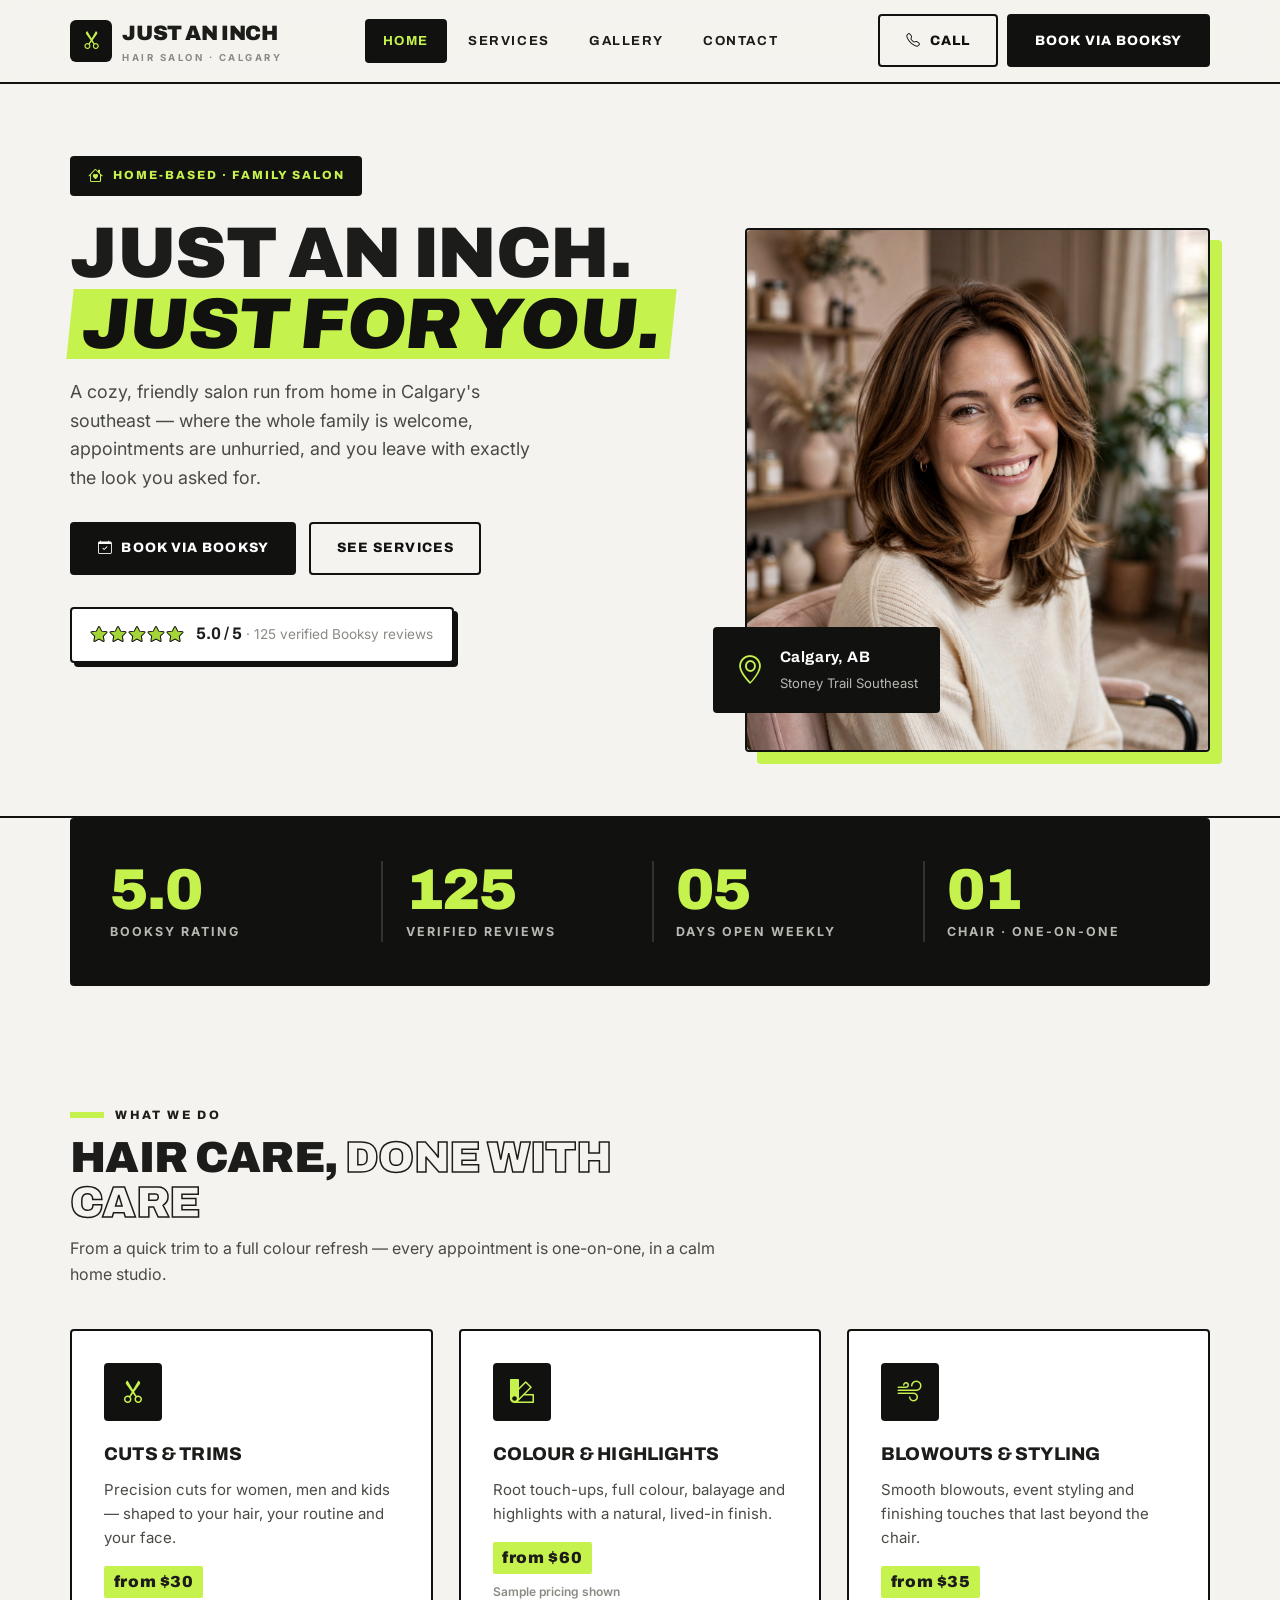
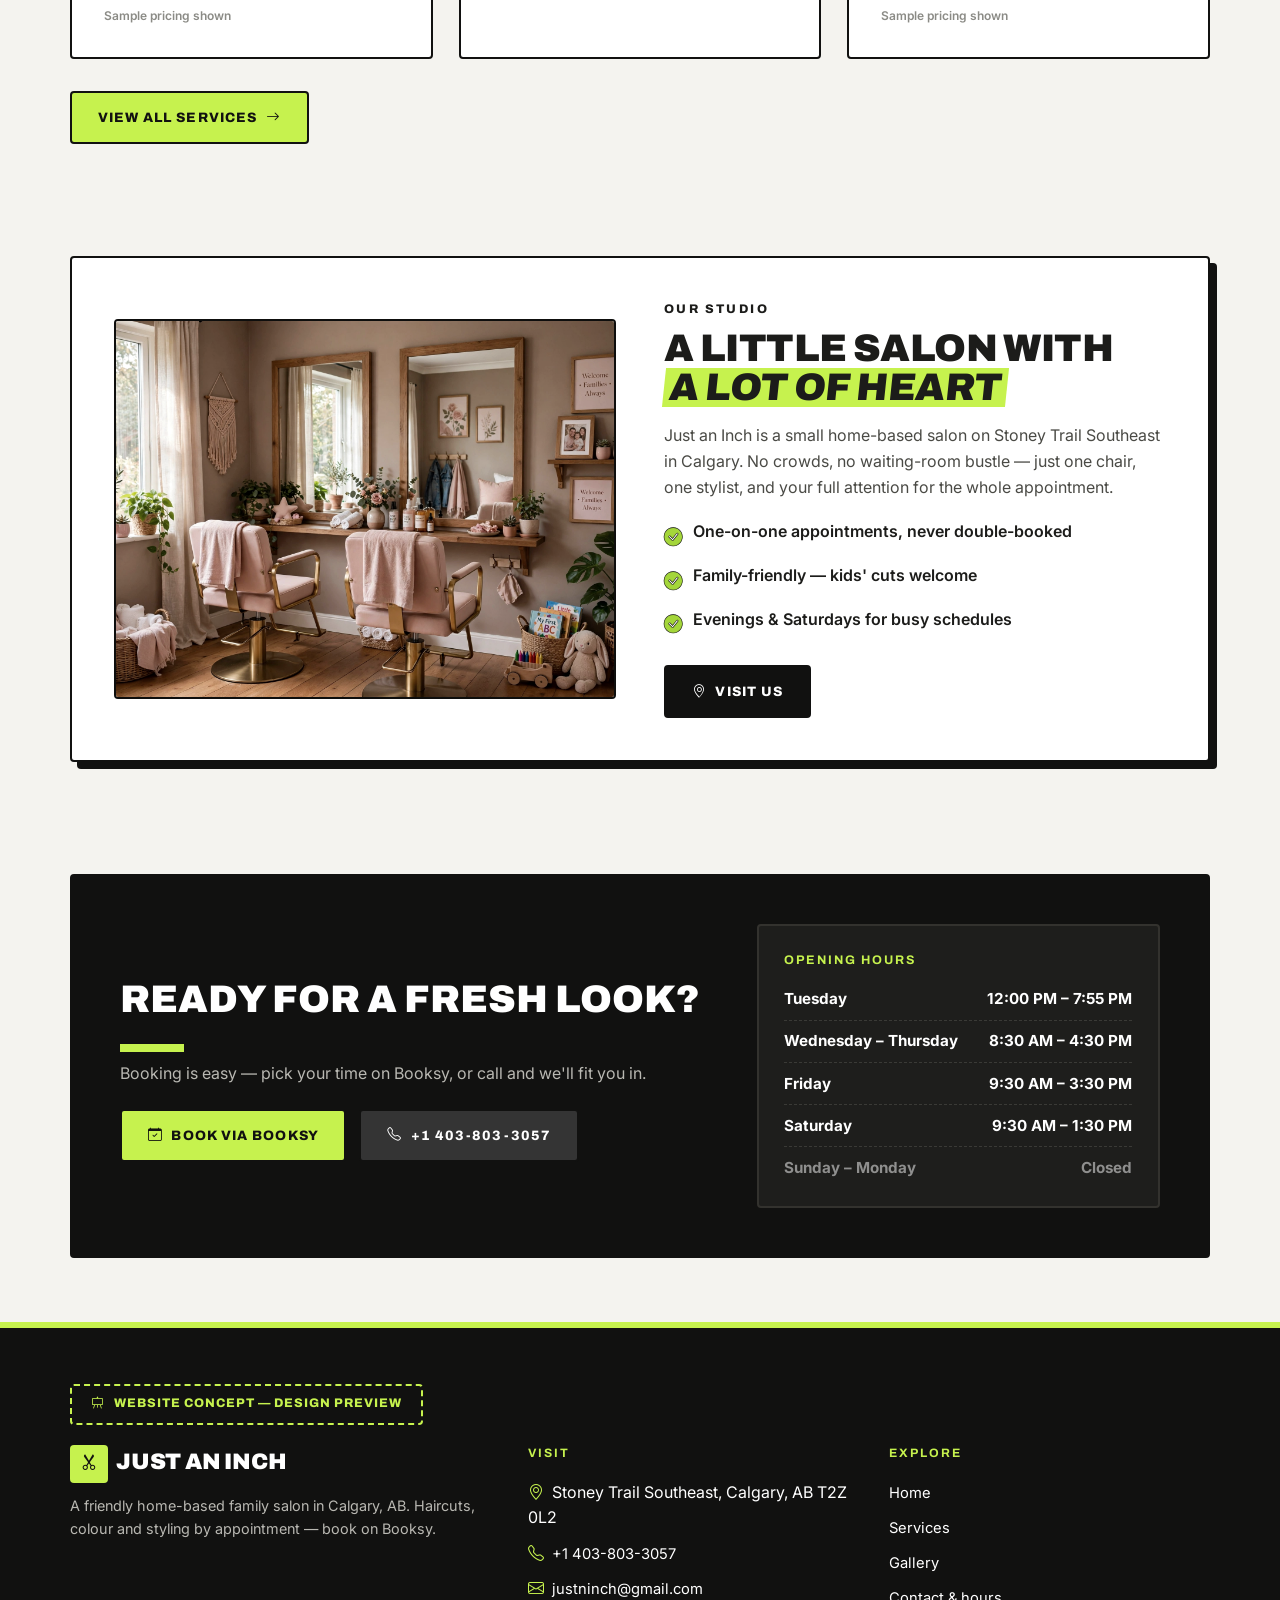
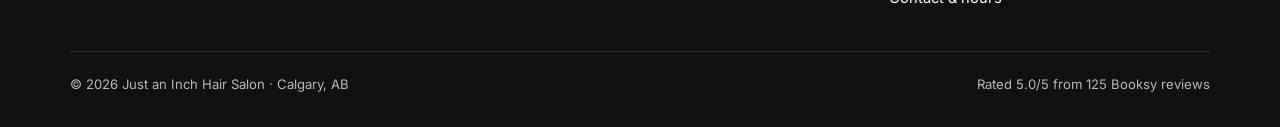
==== index.html @ 4c9c28ef "Demo website concept for Just an Inch Hair Salon (Calgary, AB)" ====
<!DOCTYPE html>
<html lang="en-CA">
<head>
  <meta charset="UTF-8">
  <meta name="viewport" content="width=device-width, initial-scale=1.0">
  <title>Just an Inch Hair Salon | Family Hair Salon in Calgary, AB</title>
  <meta name="description" content="Just an Inch Hair Salon — a friendly home-based family salon in Calgary, AB. Haircuts, colour and styling by appointment. Rated 5.0/5 from 125 Booksy reviews.">
  <meta property="og:title" content="Just an Inch Hair Salon — Family Salon in Calgary, AB">
  <meta property="og:description" content="A friendly home-based family salon in Calgary. Haircuts, colour and styling by appointment. 5.0/5 from 125 Booksy reviews.">
  <meta property="og:type" content="website">
  <link rel="preconnect" href="https://fonts.googleapis.com">
  <link rel="preconnect" href="https://fonts.gstatic.com" crossorigin>
  <link href="https://fonts.googleapis.com/css2?family=Archivo:wght@600;700;800;900&family=Inter:wght@400;500;600;700&display=swap" rel="stylesheet">
  <link rel="stylesheet" href="https://cdn.jsdelivr.net/npm/bootstrap-icons@1.11.3/font/bootstrap-icons.min.css">
  <link rel="stylesheet" href="styles.css">
</head>
<body>

<header class="site-header">
  <div class="wrap nav">
    <a class="brand" href="index.html"><span class="mark"><i class="bi bi-scissors"></i></span><span>Just an Inch<small>Hair Salon · Calgary</small></span></a>
    <button class="hamburger" aria-label="Open menu" onclick="document.getElementById('navLinks').classList.toggle('open')"><i class="bi bi-list"></i></button>
    <nav aria-label="Primary">
      <ul class="nav-links" id="navLinks">
        <li><a href="index.html" aria-current="page">Home</a></li>
        <li><a href="services.html">Services</a></li>
        <li><a href="gallery.html">Gallery</a></li>
        <li><a href="contact.html">Contact</a></li>
      </ul>
    </nav>
    <div class="nav-cta">
      <a class="btn btn-outline" href="tel:+14038033057"><i class="bi bi-telephone"></i> Call</a>
      <a class="btn btn-primary" href="https://booksy.com" target="_blank" rel="noopener">Book via Booksy</a>
    </div>
  </div>
</header>

<main>
  <!-- HERO -->
  <section class="hero">
    <div class="wrap hero-grid">
      <div>
        <span class="eyebrow"><i class="bi bi-house-heart"></i> Home-based · Family salon</span>
        <h1>Just an inch. <em>Just for you.</em></h1>
        <p class="lede">A cozy, friendly salon run from home in Calgary's southeast — where the whole family is welcome, appointments are unhurried, and you leave with exactly the look you asked for.</p>
        <div class="hero-ctas">
          <a class="btn btn-primary" href="https://booksy.com" target="_blank" rel="noopener"><i class="bi bi-calendar-check"></i> Book via Booksy</a>
          <a class="btn btn-outline" href="services.html">See services</a>
        </div>
        <div class="rating-chip" aria-label="Rated 5.0 out of 5 from 125 Booksy reviews">
          <span class="stars" aria-hidden="true"><i class="bi bi-star-fill"></i><i class="bi bi-star-fill"></i><i class="bi bi-star-fill"></i><i class="bi bi-star-fill"></i><i class="bi bi-star-fill"></i></span>
          <div><strong>5.0 / 5</strong><span> · 125 verified Booksy reviews</span></div>
        </div>
      </div>
      <div class="hero-visual">
        <div class="arch">
          <img src="images/hero-haircut.jpg" alt="Client with a fresh layered haircut at Just an Inch Hair Salon">
        </div>
        <div class="float-card">
          <i class="bi bi-geo-alt"></i>
          <div><strong>Calgary, AB</strong><span>Stoney Trail Southeast</span></div>
        </div>
      </div>
    </div>
  </section>

  <!-- STATS BAND -->
  <div class="wrap">
    <div class="stats">
      <div class="stat"><span class="num">5.0</span><span class="lbl">Booksy rating</span></div>
      <div class="stat"><span class="num">125</span><span class="lbl">Verified reviews</span></div>
      <div class="stat"><span class="num">05</span><span class="lbl">Days open weekly</span></div>
      <div class="stat"><span class="num">01</span><span class="lbl">Chair · one-on-one</span></div>
    </div>
  </div>

  <!-- SERVICES PREVIEW -->
  <section class="section">
    <div class="wrap">
      <div class="section-head">
        <span class="kicker">What we do</span>
        <h2>Hair care, <em>done with care</em></h2>
        <p>From a quick trim to a full colour refresh — every appointment is one-on-one, in a calm home studio.</p>
      </div>
      <div class="cards">
        <article class="card">
          <div class="icon-tile"><i class="bi bi-scissors"></i></div>
          <h3>Cuts &amp; trims</h3>
          <p>Precision cuts for women, men and kids — shaped to your hair, your routine and your face.</p>
          <span class="price">from $30</span>
          <span class="price-note">Sample pricing shown</span>
        </article>
        <article class="card">
          <div class="icon-tile"><i class="bi bi-palette2"></i></div>
          <h3>Colour &amp; highlights</h3>
          <p>Root touch-ups, full colour, balayage and highlights with a natural, lived-in finish.</p>
          <span class="price">from $60</span>
          <span class="price-note">Sample pricing shown</span>
        </article>
        <article class="card">
          <div class="icon-tile"><i class="bi bi-wind"></i></div>
          <h3>Blowouts &amp; styling</h3>
          <p>Smooth blowouts, event styling and finishing touches that last beyond the chair.</p>
          <span class="price">from $35</span>
          <span class="price-note">Sample pricing shown</span>
        </article>
      </div>
      <div style="margin-top:2rem">
        <a class="btn btn-blush" href="services.html">View all services <i class="bi bi-arrow-right"></i></a>
      </div>
    </div>
  </section>

  <!-- ABOUT SPLIT -->
  <section class="section">
    <div class="wrap">
      <div class="split">
        <div>
          <img src="images/salon-interior.jpg" alt="Warm, cozy interior of the home-based Just an Inch Hair Salon studio">
        </div>
        <div>
          <span class="kicker" style="font-size:.78rem;font-weight:800;letter-spacing:2.4px;text-transform:uppercase;color:var(--taupe-deep);display:block;margin-bottom:.6rem">Our studio</span>
          <h2>A little salon with <em>a lot of heart</em></h2>
          <p>Just an Inch is a small home-based salon on Stoney Trail Southeast in Calgary. No crowds, no waiting-room bustle — just one chair, one stylist, and your full attention for the whole appointment.</p>
          <ul class="check-list">
            <li><i class="bi bi-check-circle-fill"></i> One-on-one appointments, never double-booked</li>
            <li><i class="bi bi-check-circle-fill"></i> Family-friendly — kids' cuts welcome</li>
            <li><i class="bi bi-check-circle-fill"></i> Evenings &amp; Saturdays for busy schedules</li>
          </ul>
          <a class="btn btn-primary" href="contact.html"><i class="bi bi-geo-alt"></i> Visit us</a>
        </div>
      </div>
    </div>
  </section>

  <!-- HOURS + CTA -->
  <div class="wrap">
    <div class="hours-cta">
      <div>
        <h2>Ready for a fresh look?</h2>
        <p>Booking is easy — pick your time on Booksy, or call and we'll fit you in.</p>
        <div style="display:flex;gap:.8rem;flex-wrap:wrap">
          <a class="btn btn-blush" href="https://booksy.com" target="_blank" rel="noopener"><i class="bi bi-calendar-check"></i> Book via Booksy</a>
          <a class="btn" style="background:rgba(255,255,255,.15);color:#fff" href="tel:+14038033057"><i class="bi bi-telephone"></i> +1 403-803-3057</a>
        </div>
      </div>
      <div class="hours-table">
        <h3>Opening hours</h3>
        <ul>
          <li><span>Tuesday</span><span>12:00 PM – 7:55 PM</span></li>
          <li><span>Wednesday – Thursday</span><span>8:30 AM – 4:30 PM</span></li>
          <li><span>Friday</span><span>9:30 AM – 3:30 PM</span></li>
          <li><span>Saturday</span><span>9:30 AM – 1:30 PM</span></li>
          <li class="closed"><span>Sunday – Monday</span><span>Closed</span></li>
        </ul>
      </div>
    </div>
  </div>
</main>

<footer class="site-footer">
  <div class="wrap">
    <span class="concept-badge"><i class="bi bi-easel"></i> Website concept — design preview</span>
    <div class="footer-grid">
      <div>
        <div class="footer-brand"><span class="mark"><i class="bi bi-scissors"></i></span>Just an Inch</div>
        <p>A friendly home-based family salon in Calgary, AB. Haircuts, colour and styling by appointment — book on Booksy.</p>
      </div>
      <div>
        <h3>Visit</h3>
        <ul>
          <li><i class="bi bi-geo-alt"></i>Stoney Trail Southeast, Calgary, AB T2Z 0L2</li>
          <li><i class="bi bi-telephone"></i><a href="tel:+14038033057">+1 403-803-3057</a></li>
          <li><i class="bi bi-envelope"></i><a href="mailto:justninch@gmail.com">justninch@gmail.com</a></li>
        </ul>
      </div>
      <div>
        <h3>Explore</h3>
        <ul>
          <li><a href="index.html">Home</a></li>
          <li><a href="services.html">Services</a></li>
          <li><a href="gallery.html">Gallery</a></li>
          <li><a href="contact.html">Contact &amp; hours</a></li>
        </ul>
      </div>
    </div>
    <div class="footer-bottom">
      <span>© 2026 Just an Inch Hair Salon · Calgary, AB</span>
      <span>Rated 5.0/5 from 125 Booksy reviews</span>
    </div>
  </div>
</footer>

</body>
</html>
---- styles.css ----
/* ============================================================
   Just an Inch Hair Salon — design concept
   MONO EDGE: black + white + warm gray, one lime accent
   Type: Archivo (sharp display) + Inter (body)
   ============================================================ */
:root{
  --black:#111110;
  --ink:#1C1C1A;
  --gray:#8B8B86;
  --gray-soft:#B9B8B2;
  --paper:#F4F3EF;
  --line:#E0DED6;
  --lime:#C6F24E;
  --lime-deep:#A4D63A;
  --white:#FFFFFF;
  --shadow-hard:7px 7px 0 var(--black);
  --shadow-hard-sm:4px 4px 0 var(--black);
  --font-display:"Archivo",system-ui,sans-serif;
  --font-body:"Inter",system-ui,-apple-system,"Segoe UI",sans-serif;
}

*{margin:0;padding:0;box-sizing:border-box}
html{scroll-behavior:smooth}
body{
  font-family:var(--font-body);
  color:var(--ink);
  background:var(--paper);
  line-height:1.6;
  -webkit-font-smoothing:antialiased;
  overflow-x:hidden;
}
img{max-width:100%;display:block;border-radius:inherit}
a{color:inherit}
.wrap{width:min(1140px,92%);margin-inline:auto}

/* ---------- Header / Nav ---------- */
.site-header{
  position:sticky;top:0;z-index:50;
  background:rgba(244,243,239,.94);
  backdrop-filter:blur(12px);-webkit-backdrop-filter:blur(12px);
  border-bottom:2px solid var(--black);
}
.nav{display:flex;align-items:center;justify-content:space-between;gap:1rem;padding:.9rem 0;position:relative}
.brand{display:flex;align-items:center;gap:.65rem;text-decoration:none;font-family:var(--font-display);font-weight:900;font-size:1.3rem;letter-spacing:-.02em;text-transform:uppercase}
.brand .mark{
  width:42px;height:42px;border-radius:6px;background:var(--black);
  display:grid;place-items:center;color:var(--lime);font-size:1.2rem;flex:none;
}
.brand small{display:block;font-family:var(--font-body);font-weight:700;font-size:.6rem;letter-spacing:2.5px;text-transform:uppercase;color:var(--gray)}
.nav-links{display:flex;align-items:center;gap:.2rem;list-style:none}
.nav-links a{
  display:block;text-decoration:none;font-family:var(--font-display);font-weight:700;font-size:.82rem;
  letter-spacing:.12em;text-transform:uppercase;
  padding:.6rem 1rem;color:var(--ink);border:2px solid transparent;border-radius:4px;transition:.15s;
}
.nav-links a:hover{border-color:var(--black)}
.nav-links a[aria-current="page"]{background:var(--black);color:var(--lime)}
.btn{
  display:inline-flex;align-items:center;gap:.55rem;
  padding:.85rem 1.6rem;border-radius:4px;border:2px solid var(--black);cursor:pointer;
  font-family:var(--font-display);font-weight:800;font-size:.85rem;letter-spacing:.08em;text-transform:uppercase;
  text-decoration:none;transition:transform .15s ease, box-shadow .15s ease;
}
.btn:hover{transform:translate(-2px,-2px);box-shadow:var(--shadow-hard-sm)}
.btn-primary{background:var(--black);color:var(--white)}
.btn-primary:hover{background:var(--lime);color:var(--black)}
.btn-blush{background:var(--lime);color:var(--black)}
.btn-blush:hover{background:var(--white)}
.btn-outline{background:transparent;color:var(--black)}
.btn-outline:hover{background:var(--black);color:var(--lime)}
.nav-cta{display:flex;gap:.6rem;align-items:center}
.hamburger{display:none;background:none;border:2px solid var(--black);border-radius:4px;font-size:1.4rem;line-height:1;color:var(--black);cursor:pointer;padding:.45rem .7rem}

/* ---------- Hero (asymmetric) ---------- */
.hero{padding:4.5rem 0 4rem;position:relative;overflow:hidden;border-bottom:2px solid var(--black)}
.hero-grid{display:grid;grid-template-columns:1.35fr 1fr;gap:3rem;align-items:start}
.eyebrow{
  display:inline-flex;align-items:center;gap:.5rem;
  background:var(--black);color:var(--lime);
  padding:.5rem 1.1rem;border-radius:4px;
  font-family:var(--font-display);font-size:.74rem;font-weight:800;letter-spacing:2px;text-transform:uppercase;
  margin-bottom:1.4rem;
}
.eyebrow i{font-size:.95rem}
.hero h1{
  font-family:var(--font-display);font-weight:900;text-transform:uppercase;
  font-size:clamp(2.6rem,5.6vw,4.6rem);line-height:.98;letter-spacing:-.02em;margin-bottom:1.2rem;
}
.hero h1 em{font-style:normal;background:var(--lime);color:var(--black);padding:0 .18em;display:inline-block;transform:skew(-6deg)}
.hero p.lede{font-size:1.12rem;color:#4a4a45;max-width:44ch;margin-bottom:1.8rem}
.hero-ctas{display:flex;gap:.8rem;flex-wrap:wrap;margin-bottom:2rem}
.rating-chip{
  display:inline-flex;align-items:center;gap:.8rem;background:var(--white);
  border:2px solid var(--black);border-radius:4px;
  padding:.8rem 1.2rem;box-shadow:var(--shadow-hard-sm);
}
.rating-chip .stars{color:var(--black);font-size:1rem;display:inline-flex;gap:3px}
.rating-chip .stars i{color:var(--lime-deep);-webkit-text-stroke:1px var(--black)}
.rating-chip strong{font-family:var(--font-display);font-size:1.05rem}
.rating-chip span{font-size:.85rem;color:var(--gray)}
.hero-visual{position:relative;margin-top:72px}
.arch{border-radius:4px;overflow:hidden;border:2px solid var(--black);box-shadow:12px 12px 0 var(--lime)}
.arch img{width:100%;height:520px;object-fit:cover;filter:grayscale(18%) contrast(1.04)}
.float-card{
  position:absolute;left:-2rem;bottom:2.4rem;
  background:var(--black);color:var(--white);
  border-radius:4px;padding:1rem 1.3rem;
  display:flex;gap:.9rem;align-items:center;max-width:250px;
  border:2px solid var(--black);
}
.float-card i{font-size:1.8rem;color:var(--lime)}
.float-card strong{display:block;font-family:var(--font-display);font-size:.95rem;letter-spacing:.04em}
.float-card span{font-size:.82rem;color:var(--gray-soft)}

/* ---------- Stats band ---------- */
.stats{
  background:var(--black);color:var(--white);border-radius:4px;
  padding:2.6rem 2.4rem;margin:0 auto 4rem;display:grid;grid-template-columns:repeat(4,1fr);gap:1.5rem;
  border:2px solid var(--black);
}
.stat{display:grid;gap:.2rem;border-left:2px solid #33322e;padding-left:1.4rem}
.stat:first-child{border-left:0;padding-left:0}
.stat .num{font-family:var(--font-display);font-weight:900;font-size:clamp(2.4rem,4.5vw,3.6rem);line-height:1;color:var(--lime);letter-spacing:-.02em}
.stat .lbl{font-size:.78rem;font-weight:700;letter-spacing:.16em;text-transform:uppercase;color:var(--gray-soft)}

/* ---------- Sections ---------- */
.section{padding:3.5rem 0}
.section-head{max-width:660px;margin-bottom:2.6rem}
.section-head .kicker{font-family:var(--font-display);font-size:.76rem;font-weight:800;letter-spacing:2.4px;text-transform:uppercase;color:var(--ink);margin-bottom:.7rem;display:flex;align-items:center;gap:.7rem}
.section-head .kicker::before{content:"";width:34px;height:6px;background:var(--lime);display:inline-block}
.section-head h2{font-family:var(--font-display);font-weight:900;text-transform:uppercase;font-size:clamp(1.9rem,3.4vw,2.8rem);line-height:1.02;margin-bottom:.7rem;letter-spacing:-.015em}
.section-head h2 em{font-style:normal;color:transparent;-webkit-text-stroke:1.5px var(--ink)}
.section-head p{color:#4a4a45}

/* service preview cards */
.cards{display:grid;grid-template-columns:repeat(3,1fr);gap:1.6rem}
.card{
  background:var(--white);border:2px solid var(--black);border-radius:4px;padding:2rem;
  transition:transform .15s ease, box-shadow .15s ease;
}
.card:hover{transform:translate(-3px,-3px);box-shadow:var(--shadow-hard)}
.card .icon-tile{
  width:58px;height:58px;border-radius:4px;display:grid;place-items:center;
  background:var(--black);color:var(--lime);font-size:1.5rem;margin-bottom:1.2rem;
}
.card h3{font-family:var(--font-display);font-weight:800;text-transform:uppercase;font-size:1.15rem;letter-spacing:.01em;margin-bottom:.5rem}
.card p{font-size:.94rem;color:#4a4a45;margin-bottom:1rem}
.card .price{font-family:var(--font-display);font-weight:900;color:var(--ink);font-size:1rem;letter-spacing:.04em;background:var(--lime);display:inline-block;padding:.2rem .6rem;border-radius:2px}
.card .price-note{display:block;font-size:.75rem;color:var(--gray);font-weight:600;margin-top:.5rem}

/* editorial split */
.split{display:grid;grid-template-columns:1fr 1fr;gap:3rem;align-items:center;background:var(--white);border:2px solid var(--black);border-radius:4px;padding:2.6rem;box-shadow:var(--shadow-hard)}
.split img{border-radius:4px;height:380px;width:100%;object-fit:cover;border:2px solid var(--black);filter:grayscale(22%) contrast(1.03)}
.split h2{font-family:var(--font-display);font-weight:900;text-transform:uppercase;font-size:clamp(1.8rem,3vw,2.5rem);line-height:1.02;margin-bottom:1rem;letter-spacing:-.015em}
.split h2 em{font-style:normal;background:var(--lime);padding:0 .15em;display:inline-block;transform:skew(-6deg)}
.split p{color:#4a4a45;margin-bottom:1rem}
.split .kicker{font-family:var(--font-display);font-size:.76rem;font-weight:800;letter-spacing:2.4px;text-transform:uppercase;color:var(--ink);display:flex;align-items:center;gap:.7rem;margin-bottom:.7rem}
.split .kicker::before{content:"";width:34px;height:6px;background:var(--lime)}
.check-list{list-style:none;margin:1.2rem 0 1.6rem;display:grid;gap:.7rem}
.check-list li{display:flex;gap:.7rem;align-items:flex-start;font-weight:600}
.check-list i{color:var(--lime-deep);font-size:1.15rem;margin-top:.2rem;-webkit-text-stroke:.6px var(--black)}

/* hours strip */
.hours-cta{
  display:grid;grid-template-columns:1.2fr .8fr;gap:2rem;align-items:center;
  background:var(--black);color:var(--white);border-radius:4px;padding:3rem;margin:3.5rem auto;
  border:2px solid var(--black);
}
.hours-cta h2{font-family:var(--font-display);font-weight:900;text-transform:uppercase;font-size:clamp(1.7rem,3vw,2.4rem);margin-bottom:.6rem}
.hours-cta h2::after{content:"";display:block;width:64px;height:8px;background:var(--lime);margin-top:.8rem}
.hours-cta p{color:var(--gray-soft);margin-bottom:1.4rem}
.hours-table{background:#1e1e1c;border:2px solid #33322e;border-radius:4px;padding:1.6rem}
.hours-table h3{font-family:var(--font-display);font-size:.78rem;letter-spacing:2px;text-transform:uppercase;margin-bottom:1rem;color:var(--lime)}
.hours-table ul{list-style:none;display:grid;gap:.55rem}
.hours-table li{display:flex;justify-content:space-between;font-weight:700;font-size:.95rem;border-bottom:1px dashed #3a3a36;padding-bottom:.5rem;color:var(--white)}
.hours-table li:last-child{border:none;padding:0}
.hours-table li.closed{opacity:.5}

/* ---------- Page hero (inner pages) ---------- */
.page-hero{padding:4rem 0 2.5rem;border-bottom:2px solid var(--black);position:relative;overflow:hidden}
.page-hero .kicker{font-family:var(--font-display);font-size:.76rem;font-weight:800;letter-spacing:2.4px;text-transform:uppercase;display:flex;align-items:center;gap:.7rem;margin-bottom:.8rem}
.page-hero .kicker::before{content:"";width:34px;height:6px;background:var(--lime)}
.page-hero h1{font-family:var(--font-display);font-weight:900;text-transform:uppercase;font-size:clamp(2.3rem,4.6vw,3.6rem);margin-bottom:.8rem;letter-spacing:-.015em;line-height:1}
.page-hero h1 em{font-style:normal;background:var(--lime);padding:0 .15em;display:inline-block;transform:skew(-6deg)}
.page-hero p{color:#4a4a45;max-width:60ch}

/* ---------- Services page ---------- */
.service-group{margin-bottom:3rem}
.service-group > h2{font-family:var(--font-display);font-weight:900;text-transform:uppercase;font-size:1.6rem;margin-bottom:1.2rem;display:flex;align-items:center;gap:.8rem;letter-spacing:-.01em}
.service-group > h2 i{color:var(--lime);background:var(--black);width:46px;height:46px;display:grid;place-items:center;border-radius:4px;font-size:1.2rem;flex:none}
.service-rows{display:grid;gap:1rem;counter-reset:svc}
.service-row{
  counter-increment:svc;
  display:grid;grid-template-columns:auto auto 1fr auto;gap:1.3rem;align-items:center;
  background:var(--white);border:2px solid var(--black);
  border-radius:4px;padding:1.2rem 1.5rem;transition:transform .15s, box-shadow .15s;
}
.service-row::before{
  content:"0" counter(svc);font-family:var(--font-display);font-weight:900;font-size:1.6rem;color:var(--line);
}
.service-row:hover{transform:translate(-3px,-3px);box-shadow:var(--shadow-hard-sm)}
.service-row .icon-tile{width:52px;height:52px;border-radius:4px;display:grid;place-items:center;background:var(--black);color:var(--lime);font-size:1.35rem}
.service-row h3{font-family:var(--font-display);font-weight:800;text-transform:uppercase;font-size:1.02rem;margin-bottom:.15rem;letter-spacing:.02em}
.service-row p{font-size:.9rem;color:#4a4a45}
.service-row .from{text-align:right}
.service-row .from strong{display:block;font-family:var(--font-display);font-weight:900;font-size:1.3rem;background:var(--lime);padding:.1rem .5rem;border-radius:2px}
.service-row .from span{font-size:.7rem;font-weight:800;letter-spacing:1.4px;text-transform:uppercase;color:var(--gray)}
.sample-note{
  background:var(--white);border:2px dashed var(--black);
  border-radius:4px;padding:1.2rem 1.5rem;margin:2.5rem 0;
  display:flex;gap:1rem;align-items:flex-start;font-size:.92rem;color:#4a4a45;
}
.sample-note i{color:var(--lime-deep);font-size:1.3rem;-webkit-text-stroke:.6px var(--black)}

/* ---------- Gallery ---------- */
.gallery-grid{display:grid;grid-template-columns:repeat(12,1fr);gap:1.2rem;margin-bottom:3rem}
.gallery-grid figure{position:relative;overflow:hidden;border-radius:4px;border:2px solid var(--black);box-shadow:var(--shadow-hard-sm);grid-column:span 6}
.gallery-grid figure:nth-child(odd){grid-column:span 7}
.gallery-grid figure:nth-child(even){grid-column:span 5}
.gallery-grid figure:first-child{grid-column:1/-1}
.gallery-grid img{width:100%;height:380px;object-fit:cover;transition:transform .5s ease;filter:grayscale(20%) contrast(1.03)}
.gallery-grid figure:first-child img{height:460px}
.gallery-grid figure:hover img{transform:scale(1.04);filter:grayscale(0%)}
.gallery-grid figcaption{
  position:absolute;left:0;bottom:0;
  background:var(--black);color:var(--lime);
  padding:.7rem 1.1rem;font-family:var(--font-display);font-weight:800;font-size:.85rem;
  letter-spacing:.1em;text-transform:uppercase;border-radius:0 4px 0 0;
}

/* ---------- Contact ---------- */
.contact-grid{display:grid;grid-template-columns:1fr 1fr;gap:2rem;margin-bottom:3rem}
.contact-card{background:var(--white);border:2px solid var(--black);border-radius:4px;padding:2.2rem;box-shadow:var(--shadow-hard-sm)}
.contact-card h2{font-family:var(--font-display);font-weight:900;text-transform:uppercase;font-size:1.4rem;margin-bottom:1.2rem}
.contact-lines{list-style:none;display:grid;gap:1.1rem}
.contact-lines li{display:flex;gap:1rem;align-items:flex-start}
.contact-lines .icon-tile{width:46px;height:46px;flex:none;border-radius:4px;display:grid;place-items:center;background:var(--black);color:var(--lime);font-size:1.25rem}
.contact-lines strong{display:block;font-size:.95rem}
.contact-lines a.tel,.contact-lines a.mail{font-weight:800;color:var(--ink);text-decoration:none;border-bottom:2px solid var(--lime)}
.contact-lines a.tel:hover,.contact-lines a.mail:hover{background:var(--lime)}
.hours-full{list-style:none;display:grid;gap:.6rem;margin-top:.4rem}
.hours-full li{display:flex;justify-content:space-between;font-weight:700;border-bottom:2px solid var(--line);padding-bottom:.55rem;font-size:.95rem}
.hours-full li.closed{color:var(--gray);font-weight:600}
.form-card{background:var(--black);color:var(--white);border-radius:4px;padding:2.2rem;border:2px solid var(--black)}
.form-card h2{font-family:var(--font-display);font-weight:900;text-transform:uppercase;font-size:1.4rem;margin-bottom:.4rem}
.form-card h2 span{color:var(--lime)}
.form-card > p{font-size:.88rem;color:var(--gray-soft);margin-bottom:1.4rem}
.demo-label{display:inline-block;background:var(--lime);color:var(--black);font-family:var(--font-display);font-size:.7rem;font-weight:800;letter-spacing:1.4px;text-transform:uppercase;padding:.4rem .9rem;border-radius:2px;margin-bottom:1rem}
.field{margin-bottom:1.1rem}
.field label{display:block;font-size:.78rem;font-weight:800;letter-spacing:1px;text-transform:uppercase;margin-bottom:.4rem;color:var(--lime)}
.field input,.field select,.field textarea{
  width:100%;padding:.85rem 1.1rem;border-radius:4px;
  border:2px solid #3a3a36;background:#1e1e1c;
  color:var(--white);font-family:var(--font-body);font-size:.95rem;
}
.field input::placeholder,.field textarea::placeholder{color:#6d6d68}
.field select option{color:var(--black)}
.field input:focus,.field select:focus,.field textarea:focus{outline:none;border-color:var(--lime)}

/* ---------- Footer ---------- */
.site-footer{background:var(--black);color:var(--white);margin-top:4rem;padding:3.5rem 0 2rem;border-top:6px solid var(--lime)}
.footer-grid{display:grid;grid-template-columns:1.3fr 1fr 1fr;gap:2.5rem;margin-bottom:2.5rem}
.footer-brand{font-family:var(--font-display);font-weight:900;text-transform:uppercase;font-size:1.4rem;margin-bottom:.7rem;letter-spacing:-.01em}
.footer-brand .mark{display:inline-grid;width:38px;height:38px;border-radius:4px;background:var(--lime);place-items:center;color:var(--black);font-size:1.05rem;margin-right:.5rem;vertical-align:middle}
.site-footer p{font-size:.9rem;color:var(--gray-soft)}
.footer-grid h3{font-family:var(--font-display);font-size:.76rem;letter-spacing:2px;text-transform:uppercase;color:var(--lime);margin-bottom:1rem}
.footer-grid ul{list-style:none;display:grid;gap:.6rem}
.footer-grid a{color:var(--white);text-decoration:none;font-size:.92rem}
.footer-grid a:hover{color:var(--lime)}
.footer-grid li i{color:var(--lime);margin-right:.5rem}
.concept-badge{
  display:inline-flex;align-items:center;gap:.6rem;
  border:2px dashed var(--lime);color:var(--lime);
  border-radius:4px;padding:.55rem 1.2rem;font-family:var(--font-display);font-size:.78rem;font-weight:800;letter-spacing:1px;text-transform:uppercase;
  margin-bottom:1.2rem;
}
.footer-bottom{border-top:1px solid #33322e;padding-top:1.4rem;display:flex;justify-content:space-between;gap:1rem;flex-wrap:wrap;font-size:.82rem;color:var(--gray-soft)}

/* ---------- Responsive ---------- */
@media (max-width:960px){
  .hero-grid{grid-template-columns:1fr;gap:2rem}
  .hero-visual{margin-top:0}
  .arch img{height:420px}
  .float-card{left:1rem}
  .stats{grid-template-columns:1fr 1fr;gap:2rem}
  .stat:nth-child(3){border-left:0;padding-left:0}
  .cards{grid-template-columns:1fr 1fr}
  .split{grid-template-columns:1fr;padding:2rem}
  .hours-cta{grid-template-columns:1fr;padding:2rem}
  .contact-grid{grid-template-columns:1fr}
  .footer-grid{grid-template-columns:1fr 1fr}
  .gallery-grid figure:nth-child(odd),.gallery-grid figure:nth-child(even){grid-column:span 6}
  .gallery-grid img{height:320px}
  .gallery-grid figure:first-child img{height:380px}
}
@media (max-width:680px){
  .nav{flex-wrap:wrap}
  .nav-links{
    display:none;position:absolute;top:100%;left:0;right:0;
    background:var(--paper);border:2px solid var(--black);border-radius:4px;
    flex-direction:column;align-items:stretch;padding:.8rem;box-shadow:var(--shadow-hard-sm);
    z-index:60;
  }
  .nav-links.open{display:flex}
  .hamburger{display:block}
  .nav-cta .btn-outline{display:none}
  .brand small{display:none}
  .brand{font-size:1.1rem}
  .cards{grid-template-columns:1fr}
  .stats{grid-template-columns:1fr 1fr;padding:1.8rem;gap:1.6rem}
  .stat{border-left:0;padding-left:0}
  .gallery-grid{grid-template-columns:1fr}
  .gallery-grid figure:nth-child(odd),.gallery-grid figure:nth-child(even),.gallery-grid figure:first-child{grid-column:1/-1}
  .gallery-grid img,.gallery-grid figure:first-child img{height:300px;max-height:320px}
  .footer-grid{grid-template-columns:1fr}
  .service-row{grid-template-columns:auto 1fr;gap:.8rem}
  .service-row::before{display:none}
  .service-row .from{grid-column:1/-1;text-align:left}
  .field-row{grid-template-columns:1fr}
  .hero{padding:3rem 0 2.5rem}
  .hero-visual{margin-top:0}
  .arch{box-shadow:6px 6px 0 var(--lime)}
  .arch img{height:300px;max-height:320px}
  .split img{height:280px;max-height:320px}
  .float-card{left:.6rem;bottom:1rem;max-width:220px}
}
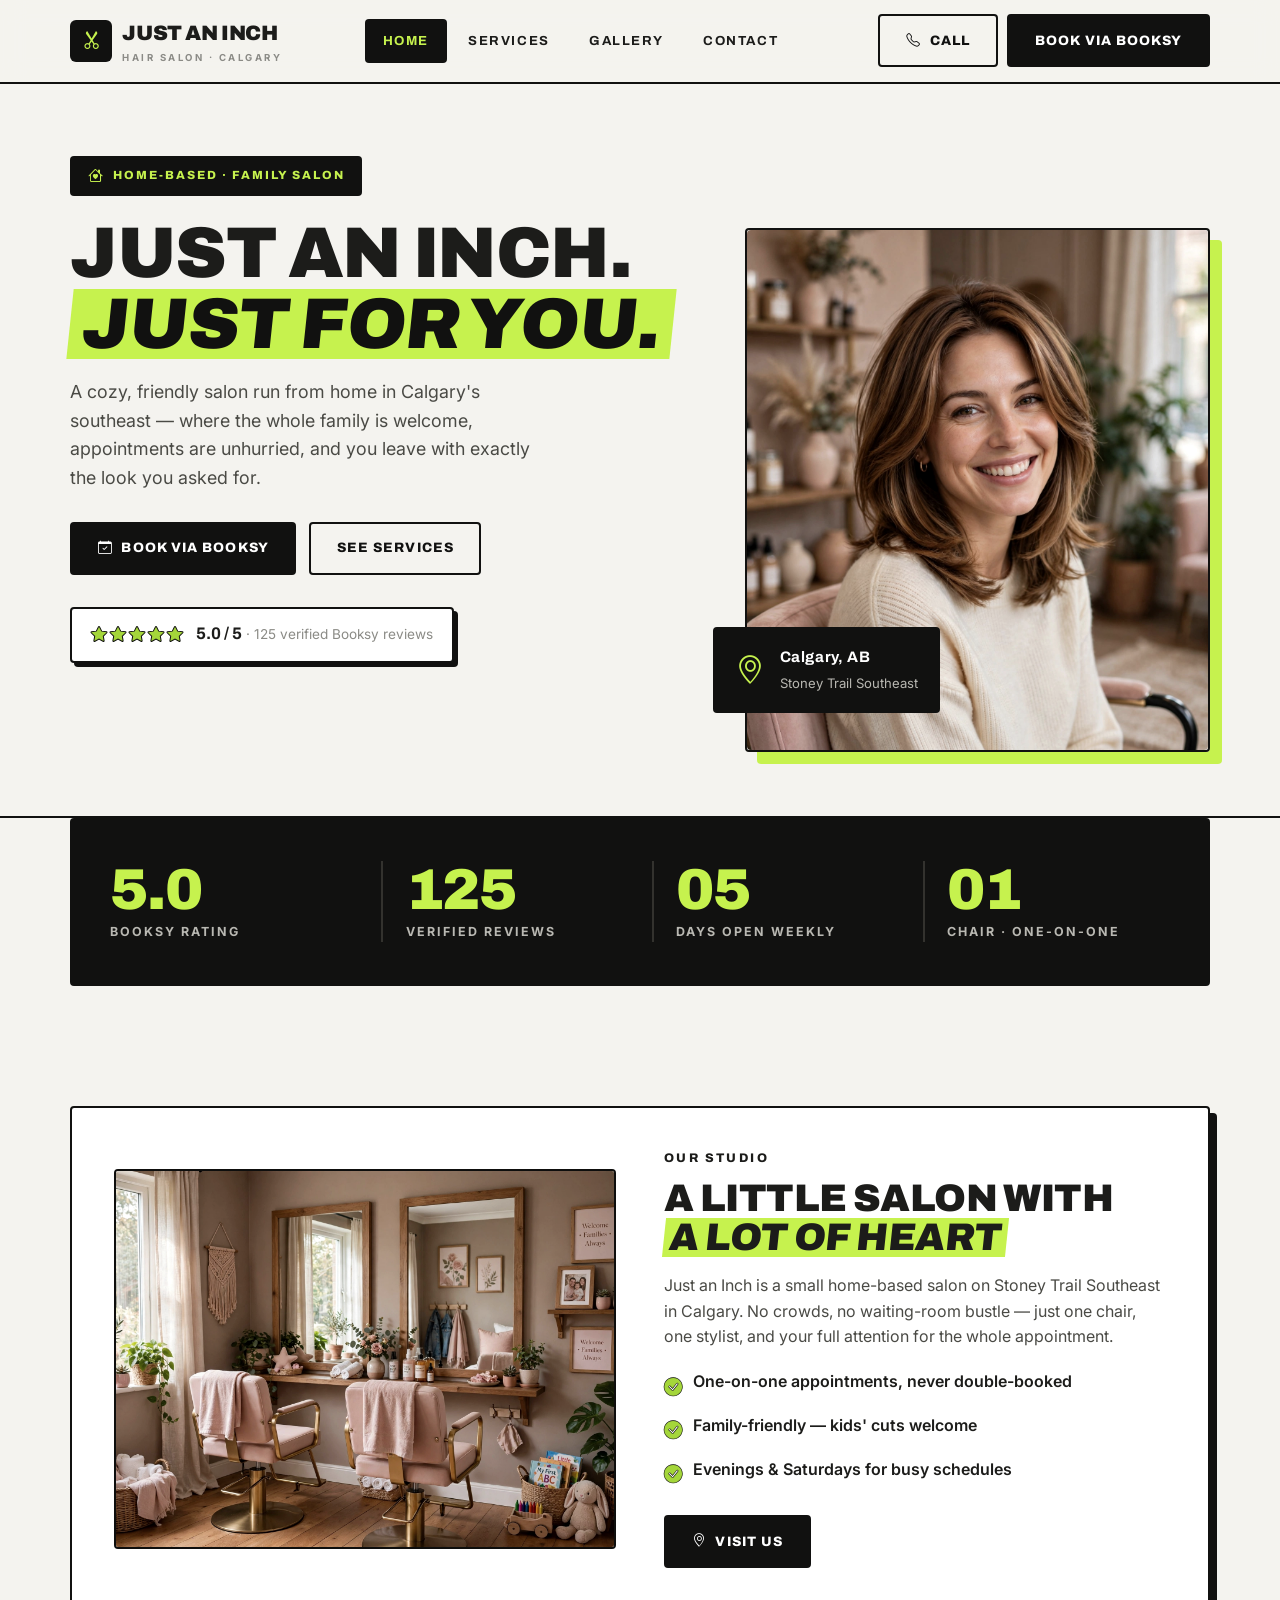
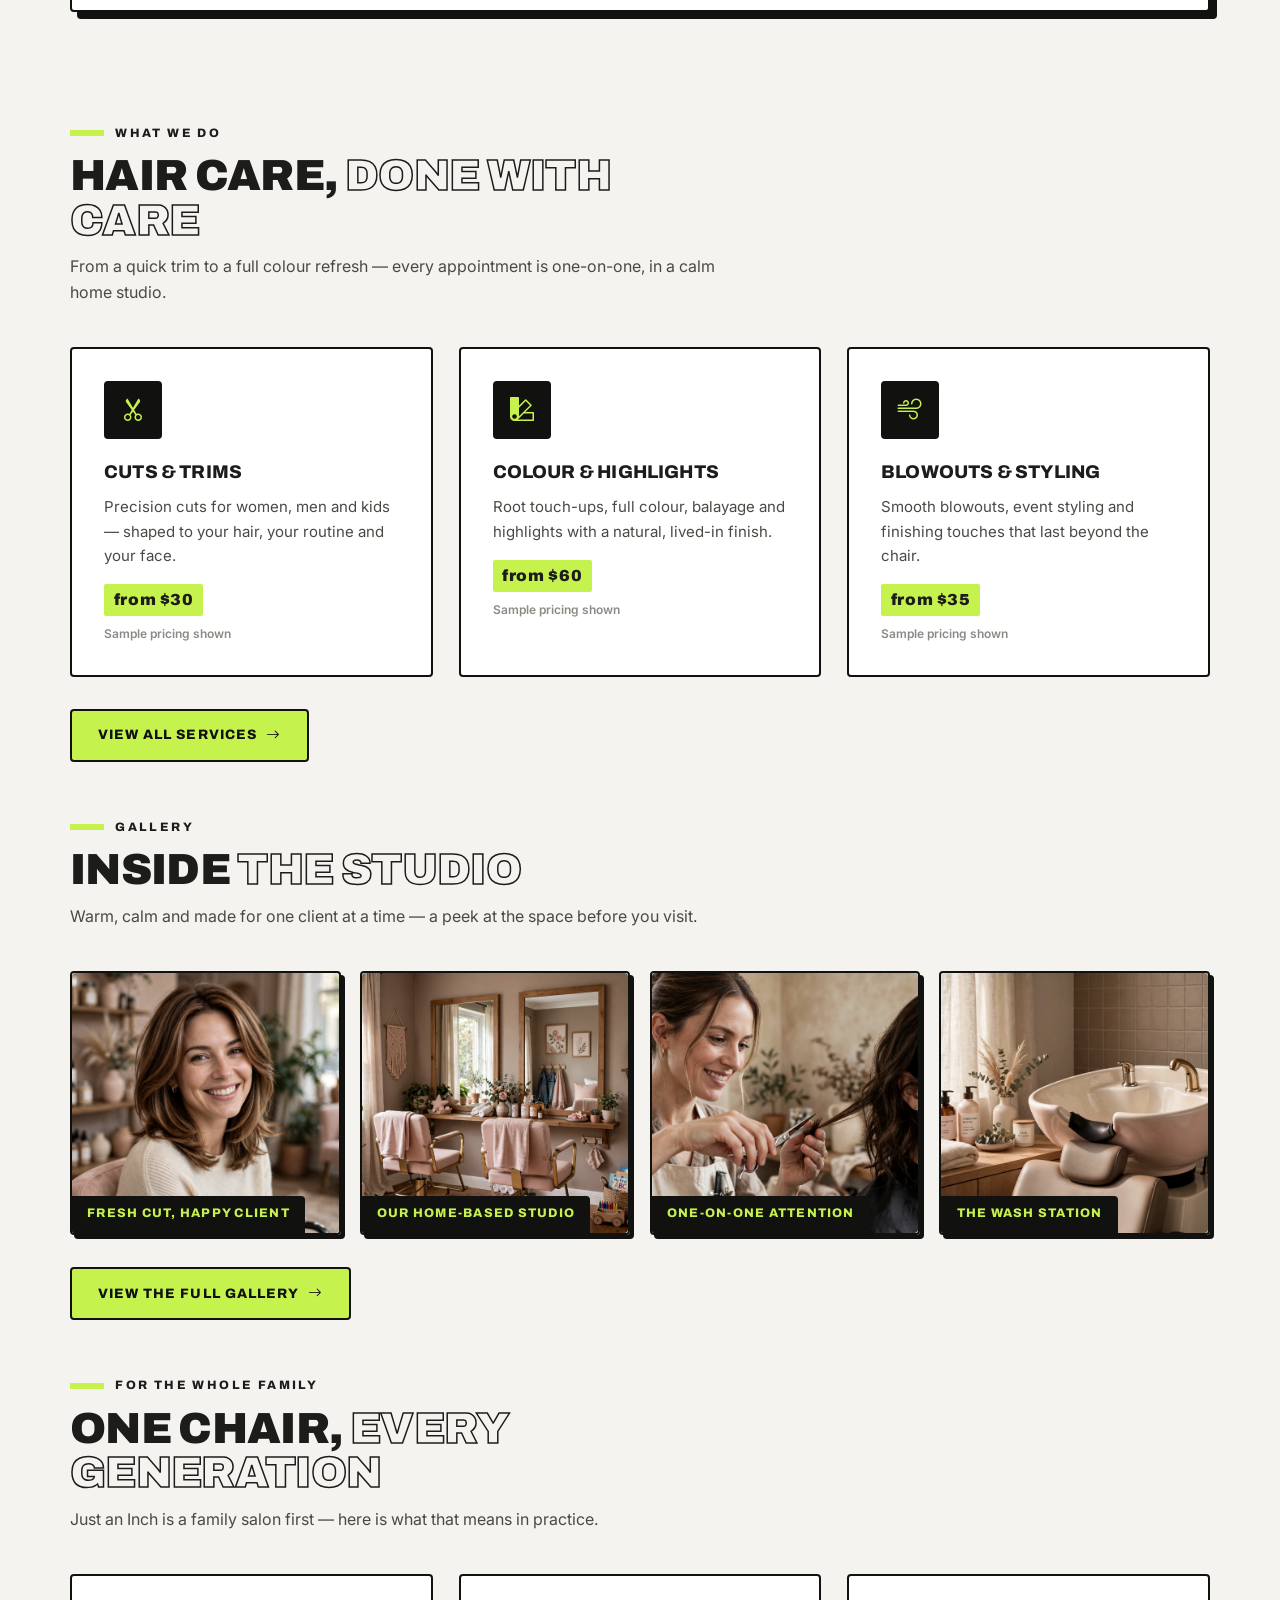
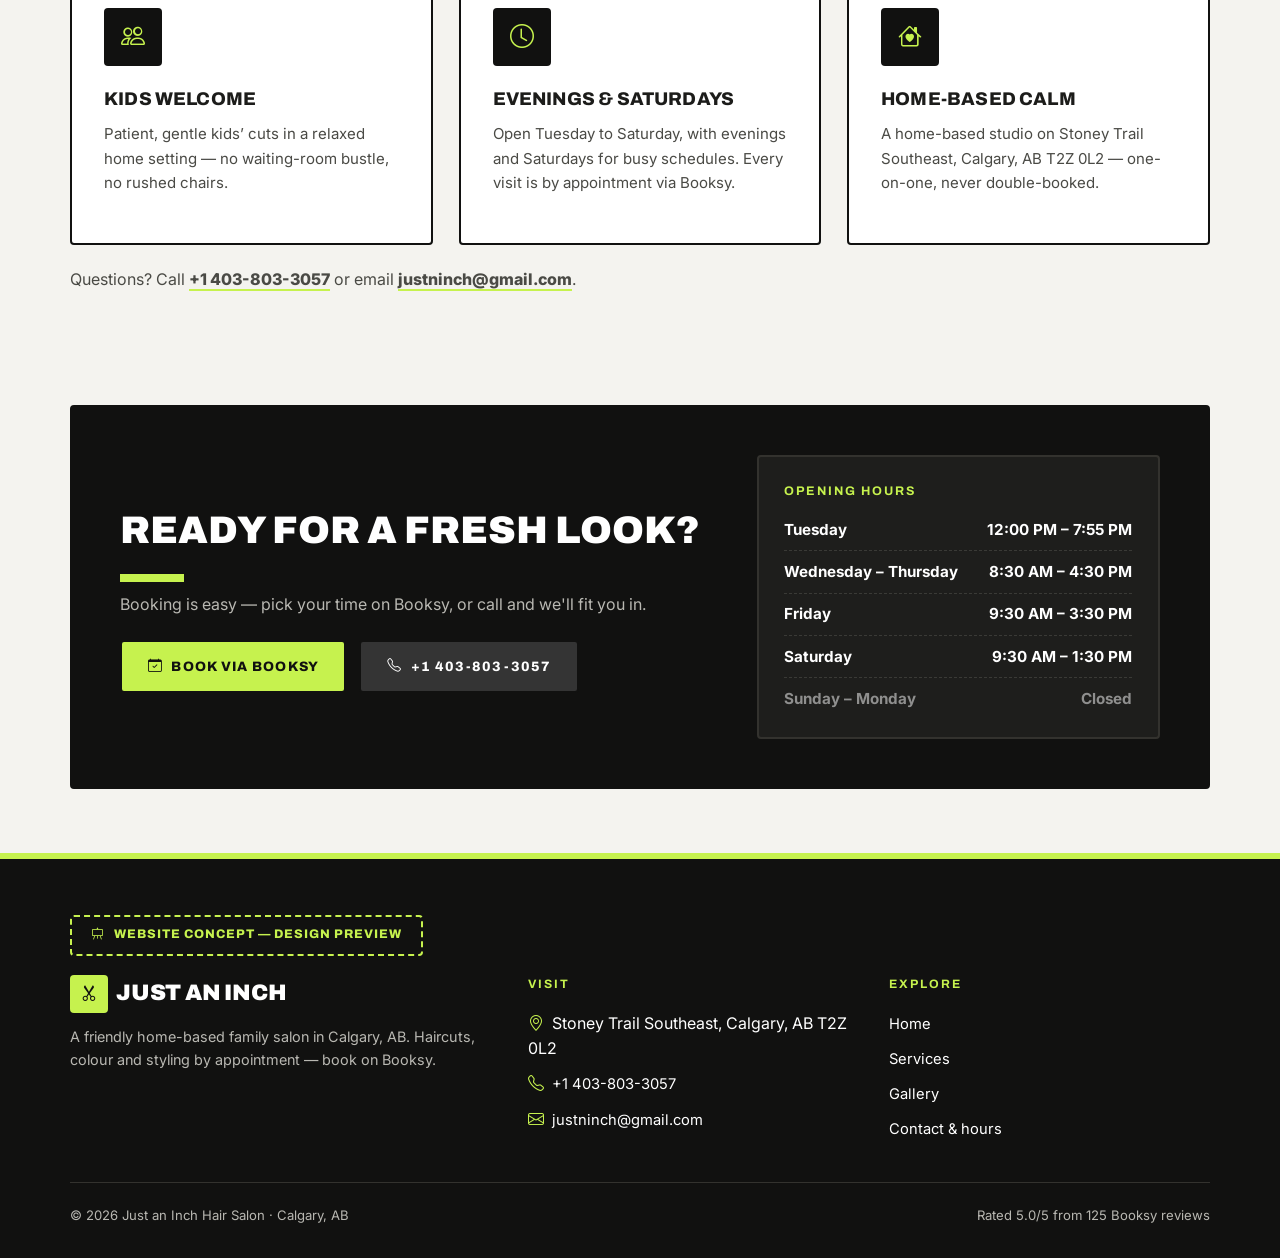
==== commit 6441e0e9: "Demo website concept for Just an Inch Hair Salon (Calgary, AB)" ====
--- a/index.html
+++ b/index.html
@@ -74,43 +74,6 @@
     </div>
   </div>
 
-  <!-- SERVICES PREVIEW -->
-  <section class="section">
-    <div class="wrap">
-      <div class="section-head">
-        <span class="kicker">What we do</span>
-        <h2>Hair care, <em>done with care</em></h2>
-        <p>From a quick trim to a full colour refresh — every appointment is one-on-one, in a calm home studio.</p>
-      </div>
-      <div class="cards">
-        <article class="card">
-          <div class="icon-tile"><i class="bi bi-scissors"></i></div>
-          <h3>Cuts &amp; trims</h3>
-          <p>Precision cuts for women, men and kids — shaped to your hair, your routine and your face.</p>
-          <span class="price">from $30</span>
-          <span class="price-note">Sample pricing shown</span>
-        </article>
-        <article class="card">
-          <div class="icon-tile"><i class="bi bi-palette2"></i></div>
-          <h3>Colour &amp; highlights</h3>
-          <p>Root touch-ups, full colour, balayage and highlights with a natural, lived-in finish.</p>
-          <span class="price">from $60</span>
-          <span class="price-note">Sample pricing shown</span>
-        </article>
-        <article class="card">
-          <div class="icon-tile"><i class="bi bi-wind"></i></div>
-          <h3>Blowouts &amp; styling</h3>
-          <p>Smooth blowouts, event styling and finishing touches that last beyond the chair.</p>
-          <span class="price">from $35</span>
-          <span class="price-note">Sample pricing shown</span>
-        </article>
-      </div>
-      <div style="margin-top:2rem">
-        <a class="btn btn-blush" href="services.html">View all services <i class="bi bi-arrow-right"></i></a>
-      </div>
-    </div>
-  </section>
-
   <!-- ABOUT SPLIT -->
   <section class="section">
     <div class="wrap">
@@ -133,6 +96,92 @@
     </div>
   </section>
 
+  <!-- SERVICES PREVIEW -->
+  <section class="section">
+    <div class="wrap">
+      <div class="section-head">
+        <span class="kicker">What we do</span>
+        <h2>Hair care, <em>done with care</em></h2>
+        <p>From a quick trim to a full colour refresh — every appointment is one-on-one, in a calm home studio.</p>
+      </div>
+      <div class="cards">
+        <article class="card">
+          <div class="icon-tile"><i class="bi bi-scissors"></i></div>
+          <h3>Cuts &amp; trims</h3>
+          <p>Precision cuts for women, men and kids — shaped to your hair, your routine and your face.</p>
+          <span class="price">from $30</span>
+          <span class="price-note">Sample pricing shown</span>
+        </article>
+        <article class="card">
+          <div class="icon-tile"><i class="bi bi-palette2"></i></div>
+          <h3>Colour &amp; highlights</h3>
+          <p>Root touch-ups, full colour, balayage and highlights with a natural, lived-in finish.</p>
+          <span class="price">from $60</span>
+          <span class="price-note">Sample pricing shown</span>
+        </article>
+        <article class="card">
+          <div class="icon-tile"><i class="bi bi-wind"></i></div>
+          <h3>Blowouts &amp; styling</h3>
+          <p>Smooth blowouts, event styling and finishing touches that last beyond the chair.</p>
+          <span class="price">from $35</span>
+          <span class="price-note">Sample pricing shown</span>
+        </article>
+      </div>
+      <div style="margin-top:2rem">
+        <a class="btn btn-blush" href="services.html">View all services <i class="bi bi-arrow-right"></i></a>
+      </div>
+    </div>
+  </section>
+
+  <!-- GALLERY PREVIEW -->
+  <section class="section" style="padding-top:0">
+    <div class="wrap">
+      <div class="section-head">
+        <span class="kicker">Gallery</span>
+        <h2>Inside <em>the studio</em></h2>
+        <p>Warm, calm and made for one client at a time — a peek at the space before you visit.</p>
+      </div>
+      <div class="inch-strip">
+        <figure><img src="images/hero-haircut.jpg" alt="Fresh layered haircut finished at Just an Inch Hair Salon" loading="lazy"><figcaption>Fresh cut, happy client</figcaption></figure>
+        <figure><img src="images/salon-interior.jpg" alt="Cozy home-based salon studio with styling chairs and mirrors" loading="lazy"><figcaption>Our home-based studio</figcaption></figure>
+        <figure><img src="images/stylist-work.jpg" alt="Stylist carefully trimming a client's hair" loading="lazy"><figcaption>One-on-one attention</figcaption></figure>
+        <figure><img src="images/wash-station.jpg" alt="Relaxing hair-wash station with shampoo bowl" loading="lazy"><figcaption>The wash station</figcaption></figure>
+      </div>
+      <div style="margin-top:2rem">
+        <a class="btn btn-blush" href="gallery.html">View the full gallery <i class="bi bi-arrow-right"></i></a>
+      </div>
+    </div>
+  </section>
+
+  <!-- FAMILY FOCUS (replaces steps + FAQ) -->
+  <section class="section" style="padding-top:0">
+    <div class="wrap">
+      <div class="section-head">
+        <span class="kicker">For the whole family</span>
+        <h2>One chair, <em>every generation</em></h2>
+        <p>Just an Inch is a family salon first &mdash; here is what that means in practice.</p>
+      </div>
+      <div class="cards">
+        <article class="card">
+          <div class="icon-tile"><i class="bi bi-people"></i></div>
+          <h3>Kids welcome</h3>
+          <p>Patient, gentle kids&rsquo; cuts in a relaxed home setting &mdash; no waiting-room bustle, no rushed chairs.</p>
+        </article>
+        <article class="card">
+          <div class="icon-tile"><i class="bi bi-clock"></i></div>
+          <h3>Evenings &amp; Saturdays</h3>
+          <p>Open Tuesday to Saturday, with evenings and Saturdays for busy schedules. Every visit is by appointment via Booksy.</p>
+        </article>
+        <article class="card">
+          <div class="icon-tile"><i class="bi bi-house-heart"></i></div>
+          <h3>Home-based calm</h3>
+          <p>A home-based studio on Stoney Trail Southeast, Calgary, AB T2Z 0L2 &mdash; one-on-one, never double-booked.</p>
+        </article>
+      </div>
+      <p style="margin-top:1.4rem;color:#4a4a45">Questions? Call <a href="tel:+14038033057" style="font-weight:800;border-bottom:2px solid var(--lime);text-decoration:none">+1 403-803-3057</a> or email <a href="mailto:justninch@gmail.com" style="font-weight:800;border-bottom:2px solid var(--lime);text-decoration:none">justninch@gmail.com</a>.</p>
+    </div>
+  </section>
+
   <!-- HOURS + CTA -->
   <div class="wrap">
     <div class="hours-cta">
--- a/styles.css
+++ b/styles.css
@@ -324,3 +324,30 @@
   .split img{height:280px;max-height:320px}
   .float-card{left:.6rem;bottom:1rem;max-width:220px}
 }
+
+/* ---------- Enrichment (homepage) ---------- */
+.inch-steps{display:grid;grid-template-columns:repeat(3,1fr);gap:1.6rem}
+.inch-step{background:var(--white);border:2px solid var(--black);border-radius:4px;padding:2rem;position:relative;transition:transform .15s ease,box-shadow .15s ease}
+.inch-step:hover{transform:translate(-3px,-3px);box-shadow:var(--shadow-hard)}
+.inch-num{position:absolute;top:1.2rem;right:1.4rem;font-family:var(--font-display);font-weight:900;font-size:1.5rem;color:var(--line)}
+.inch-step .icon-tile{width:58px;height:58px;border-radius:4px;display:grid;place-items:center;background:var(--black);color:var(--lime);font-size:1.5rem;margin-bottom:1.2rem}
+.inch-step h3{font-family:var(--font-display);font-weight:800;text-transform:uppercase;font-size:1.12rem;margin-bottom:.5rem}
+.inch-step p{font-size:.94rem;color:#4a4a45}
+.inch-step a{font-weight:800;border-bottom:2px solid var(--lime);text-decoration:none}
+.inch-strip{display:grid;grid-template-columns:repeat(4,1fr);gap:1.2rem}
+.inch-strip figure{position:relative;overflow:hidden;border-radius:4px;border:2px solid var(--black);box-shadow:var(--shadow-hard-sm)}
+.inch-strip img{width:100%;height:260px;object-fit:cover;filter:grayscale(20%) contrast(1.03)}
+.inch-strip figcaption{position:absolute;left:0;bottom:0;background:var(--black);color:var(--lime);padding:.55rem .95rem;font-family:var(--font-display);font-weight:800;font-size:.78rem;letter-spacing:.1em;text-transform:uppercase;border-radius:0 4px 0 0}
+.inch-faq{display:grid;gap:1rem;max-width:860px}
+.inch-faq-item{background:var(--white);border:2px solid var(--black);border-radius:4px;padding:1.3rem 1.6rem}
+.inch-faq-item summary{font-family:var(--font-display);font-weight:800;text-transform:uppercase;font-size:.95rem;letter-spacing:.03em;cursor:pointer}
+.inch-faq-item p{font-size:.94rem;color:#4a4a45;margin-top:.7rem}
+.inch-faq-item a{font-weight:700;border-bottom:2px solid var(--lime);text-decoration:none}
+@media (max-width:960px){
+  .inch-steps{grid-template-columns:1fr}
+  .inch-strip{grid-template-columns:1fr 1fr}
+}
+@media (max-width:680px){
+  .inch-strip{grid-template-columns:1fr}
+  .inch-strip img{height:240px}
+}
